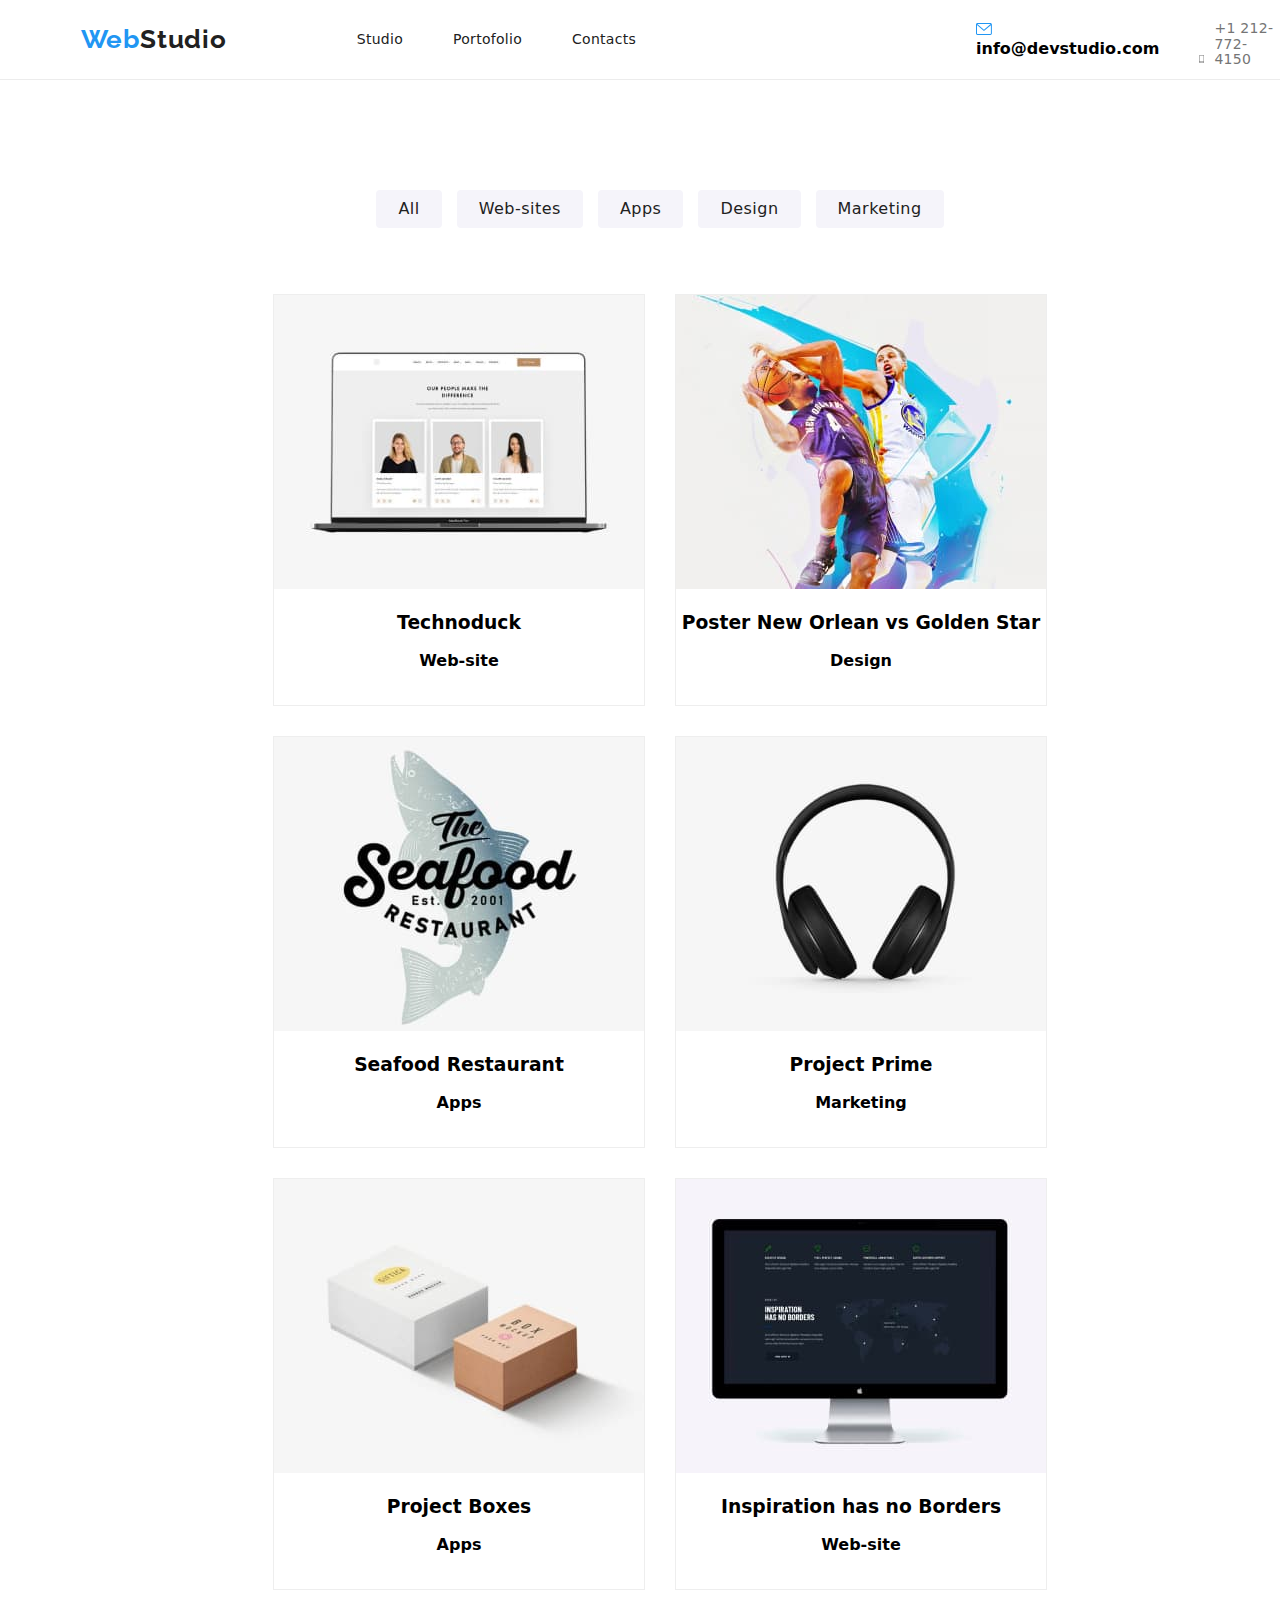
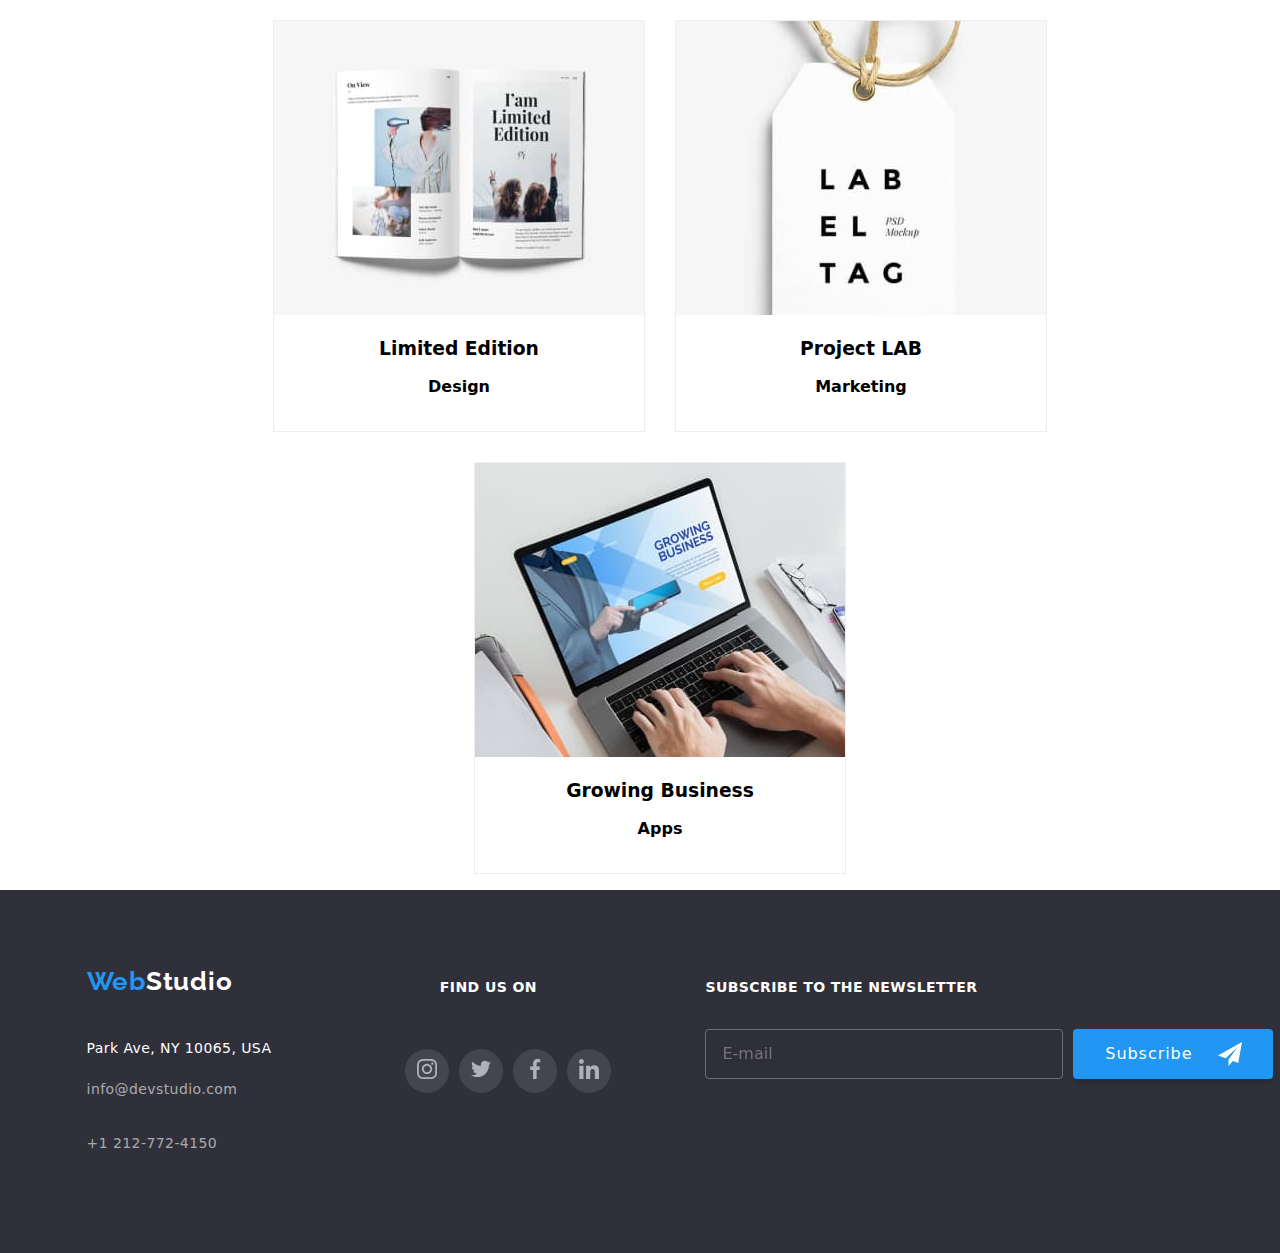
==== portofolio.html @ 78a24955 "update 8" ====
<!DOCTYPE html>
<html lang="en">
  <head>
    <meta charset="UTF-8" />
    <meta http-equiv="X-UA-Compatible" content="IE=edge" />
    <meta name="viewport" content="width=device-width, initial-scale=1.0" />
    <title>Portofolio</title>
    <link rel="stylesheet" href="https://cdnjs.cloudflare.com/ajax/libs/modern-normalize/1.0.0/modern-normalize.min.css"/>
    <link rel="stylesheet" href="./css/reset.css" />
    <link rel="stylesheet" href="./css/main.min.css" />
  </head>

  <body>
    <!--header Section-->

    <header class="container">
      <div class="header__container container">
        <a class="logo logo__style" href="index.html">Web<span class="second__logo">Studio</span></a
        >
        <nav>
          <ul class="header__list unstyled__list">
            <li class="header__item">
              <a class="header__link active" href="index.html">Studio</a>
            </li>
            <li class="header__item">
              <a class="header__link active" href="portofolio.html">Portofolio</a>
            </li>
            <li class="header__item">
              <a class="header__link active" href="contacts.html">Contacts</a>
            </li>
          </ul>
        </nav>
        <div class="header__contact">
          <ul class="contact__list unstyled__list">
            <li class="contact__item">
              <a class="link" href="mailto:info@devstudio.com"></a>
                <svg width="16" height="12">
                  <use href="images/icons-svg.svg#icon-Mail"></use></svg> 
              info@devstudio.com</a>
            </li>
            <li class="contact__item">
              <a class="link" href="tel:+123456789">
                <svg width="10" height="16"><use href="images/icons-svg.svg#icon-smartphone"></use>
                </svg>+1 212-772-4150</a>
            </li>
          </ul>
        </div>
      </div>
    </header>

    <!--Project Category Section-->

    <main class="container">

      <section class="section project__section ">
          <div class="project__tab container">
              <ul class="project__tab--list unstyled__list">
                  <li class="project__tab--item"><button type="button" class="tab__style">All</button></li>
                  <li class="project__tab--item"><button type="button" class="tab__style">Web-sites</button></li>
                  <li class="project__tab--item"><button type="button" class="tab__style">Apps</button></li>
                  <li class="project__tab--item"><button type="button" class="tab__style">Design</button></li>
                  <li class="project__tab--item"><button type="button" class="tab__style">Marketing</button></li>
              </ul>
          </div>

            <!--ProjectTypeSection-->

          <div class="project__card container">
          <ul class="project__card--list unstyled__list">
            <li class="project__card--item">
              <div class="project__image">
                <img
                    src="./images/Technoduck.jpg"
                    alt="Technoduck"
                    width=" 370px"
                    height="294px"
                  />
                  <div class="overlay">
                    <div ><p>Technoduck is a state-of-the-art coronavirus distribution platform. Companies use this platform for digital espionage and attacks on competitors' secure servers.</p>
                  </div>
              </div>
                  <h3 class="project__image--title">Technoduck</h3>
                  <p class="project__image--description">Web-site</p>
            </li>
              

              <li class="project__card--item">
                <div class="project__image">
                  <img
                    src="./images/PosterBasket.jpg"
                    alt="PosterBasket"
                    width=" 370px"
                    height="294px"
                  />
                  <div class="overlay">
                    <div><p>...</p>
                  </div>
                </div>
                <div >
                  <h3 class="project__image--title">Poster New Orlean vs Golden Star</h3>
                  <p class="project__image--description">Design</p>
                </div>  
              </li>

              <li class="project__card--item">
                <div class="project__image">
                  <img
                    src="./images/Seafood.jpg"
                    alt="Seafood"
                    width=" 370px"
                    height="294px"
                  />
                  <div class="overlay">
                    <div><p>...</p>
                  </div>
                </div>
                <h3 class="project__image--title">Seafood Restaurant</h3>
                <p class="project__image--description">Apps</p>
              </li>

              <li class="project__card--item">
                <div class="project__image">
                  <img
                    src="./images/ProjectPrime.jpg"
                    alt="ProjectPrime"
                    width=" 370px"
                    height="294px"
                  />
                  <div class="overlay">
                    <div><p>...</p>
                  </div>
                </div>
                <h3 class="project__image--title">Project Prime</h3>
                <p class="project__image--description">Marketing</p>
              </li>

              <li class="project__card--item">
                <div class="project__image">
                  <img
                    src="./images/ProjectBoxes.jpg"
                    alt="ProjectBoxes"
                    width=" 370px"
                    height="294px"
                  />
                  <div class="overlay">
                    <div><p>...</p>
                  </div>
                </div>
                <h3 class="project__image--title">Project Boxes</h3>
                <p class="project__image--description">Apps</p>
              </li>

              <li class="project__card--item">
                <div class="project__image">
                  <img
                    src="./images/PcWeb.jpg"
                    alt="PcWeb"
                    width=" 370px"
                    height="294px"
                  />
                  <div class="overlay">
                    <div><p>...</p>
                  </div>
                </div>
                <h3 class="project__image--title">Inspiration has no Borders</h3>
                <p class="project__image--description">Web-site</p>
              </li>

              <li class="project__card--item">
                <div class="project__image">
                  <img
                    src="./images/LimitedEdition.jpg"
                    alt="LimitedEdition"
                    width=" 370px"
                    height="294px"
                  />
                  <div class="overlay">
                    <div><p>...</p>
                  </div>
                </div>
                <h3 class="project__image--title">Limited Edition</h3>
                <p class="project__image--description">Design</p>
              </li>

              <li class="project__card--item">
                <div class="project__image">
                  <img
                    src="./images/ProjectLAB.jpg"
                    alt="ProjectLAB"
                    width=" 370px"
                    height="294px"
                  />
                  <div class="overlay">
                    <div><p>...</p>
                  </div>
                </div>
                <h3 class="project__image--title">Project LAB</h3>
                <p class="project__image--description">Marketing</p>
              </li>

              <li class="project__card--item">
                <div class="project__image">
                  <img
                    src="./images/Laptop.jpg"
                    alt="Laptop"
                    width=" 370px"
                    height="294px"
                  />
                  <div class="overlay">
                    <div><p>...</p>
                  </div>
                </div>
                <h3 class="project__image--title">Growing Business</h3>
                <p class="project__image--description">Apps</p>
              </li>
            </ul>
          </div>
      </section>
    </main>

    <!-- Footer Section -->

    <footer class="section footer__section">
      <div class="container">
          <address>
            <ul class="footer__list unstyled__list">
              <li class="footer__item">
                  <div>
                    <ul class="footer__contact unstyled__list">
                      <li><a class="logo logo__style" href="index.html">Web<span class="second__logo">Studio</span></a>
                      <li><p class="adress__line">Park Ave, NY 10065, USA</p></li>
                      <li><p class="contact__method">info@devstudio.com</p></li>
                      <li><p class="contact__method">+1 212-772-4150</p></li>
                    </ul>
                  </div>
              </li>
              <li class="footer__item">
                <div class="footer__media">
                  <h3 class="footer__media--title">Find us on</h3>
                  <ul class="footer__media--list unstyled__list">
                    <li class="footer__media--item"><a href="#">
                      <svg width="20" height="20"><use xlink:href="images/icons-svg.svg#icon-instagram"></use>
                      </svg>
                    </a>
                    </li>
                    <li class="footer__media--item"><a href="#">
                      <svg width="20" height="20"><use xlink:href="images/icons-svg.svg#icon-twitter"></use>
                      </svg>
                    </a>
                    </li>
                    <li class="footer__media--item"><a href="#">
                      <svg width="20" height="20"><use xlink:href="images/icons-svg.svg#icon-Facebook"></use>
                      </svg>
                    </a>
                    </li>
                    <li class="footer__media--item"><a href="#">
                      <svg width="20" height="20"><use xlink:href="images/icons-svg.svg#icon-Linkedin"></use>
                      </svg>
                    </a>
                    </li>
                  </ul>
                </div>
              </li>
              <li class="footer__item">
                <div class="footer__subscribe">
                  <h3 class="footer__subscribe--title"> Subscribe to the newsletter</h3>
                  <form class="footer__subscribe--form" name="subscribe_form" autocomplete="on" novalidate>
                    <input type="email" name="email" placeholder="E-mail"/>
                    <button type="submit">Subscribe <svg width="24" height="24">
                      <use href="images/icons-svg.svg#icon-send"></use></svg>
                    </button>
                  </form>
                </div>
              </li>
            </ul>
          </address>
        </div>
      </div>
    </footer>
  </body>
</html>
---- css/main.min.css ----
/*# sourceMappingURL=main.min.css.map */
@import url("https://fonts.googleapis.com/css2?family=Raleway:wght@700&family=Roboto:wght@400;500;700;900&display=swap");
@import "../css/sass/components/_page-base.scss";
@import "../css/sass/components/_page-index.scss";
@import "../css/sass/components/_page-modal.scss";
@import "../css/sass/components/_page-portofolio.scss";

.container {
  width: 1200px;
}

.container {
  margin: 0 auto;
  width: 100%;
}

.main-section {
  padding: 94px;
}

.link {
  font-weight: 500;
  font-size: 14px;
  line-height: 1.1;
  letter-spacing: 0.02em;
  color: #ffffff;
  text-decoration: none;
  cursor: pointer;
}

.unstyled__list {
  list-style: none;
}

html {
  font-family: "Roboto";
  font-style: normal;
  font-weight: 700;
}

.customers__section {
  font-size: 36px;
  line-height: 1.2;
  text-align: center;
  letter-spacing: 0.03em;
  color: #212121;
  padding-top: 50px;
  padding-bottom: 94px;
  display: flex;
  padding-left: 215px;
  padding-right: 215px;
  align-items: center;
}

.customers__item a:hover {
  border: 2px solid #2196f3;
  background-color: #fff;
  width: 170px;
  height: 95px;
  border-radius: 4%;
  display: flex;
  justify-content: center;
  align-items: center;
  cursor: pointer;
}

.customers__item a {
  transition: color 250ms cubic-bezier(0.4, 0, 0.2, 1);
}

.customers__item svg {
  fill: currentColor;
}
.customers__item {
  border: 2px solid #afb1b8;
  width: 170px;
  height: 95px;
  border-radius: 4px;
  align-items: center;
}

.customers__list {
  display: flex;
  gap: 30px;
  align-items: center;
  justify-content: center;
  margin-left: 215px;
  margin-right: 215px;
}

.team__media--item svg {
  fill: currentColor;
}

.team__media--item a:hover {
  background-color: #2196f3;
  color: #fff;
  width: 44px;
  height: 44px;
  border-radius: 50%;
  display: flex;
  justify-content: center;
  align-items: center;
  cursor: pointer;
}

.team__media--item a {
  color: #afb1b8;
}

.team__media--item {
  width: 44px;
  height: 44px;
  background-color: #fff;
  border-radius: 50%;
  display: flex;
  align-items: center;
  justify-content: center;
}

.team__media {
  display: flex;
  justify-content: center;
  gap: 10px;
}

.team__item .team__details .team__description {
  font-weight: 400;
  font-size: 16px;
  line-height: 1.9;
  letter-spacing: 0.03em;
  color: #757575;
}

.team__list {
  display: flex;
  flex-wrap: wrap;
  gap: 30px;
  justify-content: center;
}

.team__item .team__details .team__name {
  font-size: 18px;
  line-height: 2;
  letter-spacing: 0.06em;
  color: #212121;
}

.team__item .team__details {
  display: flex;
  flex-direction: column;
  gap: 10px;
}

.team__item picture {
  max-width: 100%;
}

.team__item {
  background: #fff;
  box-shadow: 0px 1px 3px rgba(0, 0, 0, 0.12), 0px 1px 1px rgba(0, 0, 0, 0.14),
    0px 2px 1px rgba(0, 0, 0, 0.2);
  border-radius: 0px 0px 4px 4px;
  text-align: center;
  display: flex;
  flex-direction: column;
  gap: 30px;
  padding-bottom: 30px;
}

.team__section {
  background: #f5f4fa;
  padding: 94px;
}

.what__list:nth-child(1) {
  z-index: 1;
}

.what__list:nth-child(2) {
  z-index: 2;
}

.what__list {
  justify-content: center;
  align-items: center;
  font-family: "Roboto";
  font-size: 14px;
  line-height: 1.1;
  letter-spacing: 0.03em;
  text-transform: uppercase;
  color: #fff;
}

.what__list {
  display: flex;
  flex-wrap: wrap;
  gap: 30px;
  justify-content: center;
  padding: 94px;
  margin-left: 215px;
  margin-right: 215px;
}

.what__subtitle,
.team__subtitle,
.customers__subtitle {
  font-size: 36px;
  line-height: 1.2;
  text-align: center;
  letter-spacing: 0.03em;
  color: #212121;
  padding-bottom: 40px;
}

.what__subtitle {
  margin-top: 70px;
}

.what__item {
  gap: 30px;
}

.values__image {
  border-radius: 4px;
  background-color: #f5f4fa;
  height: 120px;
  display: flex;
  justify-content: center;
  align-items: center;
}

.values__item .values__description {
  font-weight: 400;
  font-size: 14px;
  line-height: 1.7;
  letter-spacing: 0.03em;
  color: #757575;
}

.values__item .value_title {
  font-size: 14px;
  line-height: 16px;
  letter-spacing: 0.03em;
  text-transform: uppercase;
  color: #212121;
  padding-bottom: 10px;
}

.flexbox__container {
  display: flex-wrap;
  justify-content: center;
}

.flexbox__item {
  width: 150px;
  margin: 10px;
  border: 2px solid #00000000;
  width: 270px;
  height: 200px;
  left: 215px;
}

.values__list {
  display: flex;
  flex-direction: column;
  gap: 30px;
  padding: 0px 15px;
}

.our__values--list {
  display: flex;
  align-items: center;
  flex-direction: row;
  flex-wrap: wrap;
  justify-content: center;
  text-align: center;
  margin: 20px;
  padding: 20px;
  gap: 30px;
}

.our__values {
  padding-bottom: 94px;
  justify-content: center;
}

.service__button {
  font-size: 16px;
  line-height: 1.9;
  text-align: center;
  letter-spacing: 0.06em;
  color: #fff;
  padding: 0;
  width: 200px;
  height: 50px;
  background: #2196f3;
  cursor: pointer;
  margin-top: 30px;
}

.hero__description {
  font-weight: 900;
  width: 360px;
  height: 84px;
  font-size: 26px;
  line-height: 1.6;
  text-align: center;
  letter-spacing: 0.06em;
  text-transform: uppercase;
  color: #fff;
}

.hero__section {
  background-image: linear-gradient(
      rgba(47, 48, 58, 0.4),
      rgba(47, 48, 58, 0.4)
    ),
    url(../images/hero1.jpg);
}

.hero__item {
  display: flex;
  justify-content: center;
  align-items: center;
}

.hero__section {
  height: 400px;
  display: flex;
  justify-content: center;
  align-items: center;
  background-repeat: no-repeat;
  background-position: center;
  background-size: 100%;
}

.project__card--item .card__description .project__image--description {
  font-weight: 400;
  font-size: 16px;
  line-height: 1.9;
  letter-spacing: 0.03em;
  padding-left: 24px;
  color: #757575;
}

.project__card--item .card__description .project__image--title {
  font-size: 18px;
  line-height: 2;
  letter-spacing: 0.06em;
  padding-left: 24px;
  color: #212121;
}

.project__card--item .card__description {
  padding-top: 20px;
  height: 110px;
  background-color: #fff;
}

.project__card--item .project__image .overlay {
  position: absolute;
  transition: 250ms cubic-bezier(0.4, 0, 0.2, 1);
  opacity: 0.9;
  background-color: #2196f3;
  transform: translateY(0%);
  color: #fff;
  display: flex;
  align-items: center;
  text-align: justify;
  font-weight: 400;
  font-size: 18px;
  line-height: 1.6;
  letter-spacing: 0.03em;
  padding: 0px 24px;
  width: 100%;
  height: 73%;
}

.project__card--item .project__image {
  position: relative;
  overflow: hidden;
}

.project__card--item:hover {
  box-sizing: border-box;
  left: 215px;
  top: 262px;
  background: #fff;
  border: 1px solid #eee;
  box-shadow: 0px 1px 1px rgba(0, 0, 0, 0.12), 0px 4px 4px rgba(0, 0, 0, 0.06),
    1px 4px 6px rgba(0, 0, 0, 0.16);
  cursor: pointer;
}

.project__card--item {
  box-sizing: border-box;
  left: 215px;
  top: 262px;
  background: #fff;
  border: 1px solid #eee;
  overflow: hidden;
}

.project__card--list {
  display: flex;
  flex-wrap: wrap;
  gap: 30px;
  margin-left: 215px;
  margin-right: 215px;
  align-items: center;
  justify-content: center;
}

.tab__style {
  background: #f5f4fa;
  font: #212121;
}

.project__tab--list {
  display: flex;
  justify-content: center;
  gap: 15px;
  padding-bottom: 50px;
  flex-wrap: wrap;
  padding-top: 94px;
}

.project__tab--item .tab__style {
  font-weight: 500;
  font-size: 16px;
  line-height: 1.6;
  text-align: center;
  letter-spacing: 0.03em;
  color: #212121;
  text-decoration: none;
  background: #f5f4fa;
  border-style: hidden;
  border-radius: 4px;
  padding: 6px 22px;
  cursor: pointer;
  transition: background-color, color 250ms cubic-bezier(0.4, 0, 0.2, 1);
}

.project__tab--item .tab__style:hover,
.project__tab--item .tab__style:focus {
  font-weight: 500;
  font-size: 16px;
  line-height: 1.6;
  text-align: center;
  letter-spacing: 0.03em;
  color: #fff;
  background: #2196f3;
  box-shadow: 0px 3px 1px rgba(0, 0, 0, 0.1), 0px 1px 2px rgba(0, 0, 0, 0.08),
    0px 2px 2px rgba(0, 0, 0, 0.12);
  border-radius: 4px;
}

.project__image:hover .overlay {
  top: 0;
  justify-content: center;
}

.project__image {
  position: relative;
  width: 370px;
  height: 410px;
  overflow: hidden;
  text-align: center;
  justify-content: center;
}

.project__image .overlay {
  position: absolute;
  top: 0;
  bottom: 0;
  left: 0;
  right: 0;
  transition: 250ms cubic-bezier(0.4, 0, 0.2, 1);
  opacity: 0.9;
  background: rgba(33, 150, 243, 0.9);
  color: #fff;
  overflow: hidden;
  text-align: center;
  justify-content: center;
  height: 100%;
  width: 100%;
  transition-property: top, right, bottom, left;
  transition-duration: 250ms;
  transition-timing-function: cubic-bezier(0.4, 0, 0.2, 1);
  top: 100%;
}
.overlay p {
  font-weight: 400;
  font-size: 18px;
  line-height: 28px;
  letter-spacing: 0.03em;
  color: #ffffff;
  padding-top: 50px;
  padding-bottom: 94px;
}

.contact__item a:hover,
.contact__item a:focus {
  color: #2196f3;
  text-decoration: none;
  cursor: pointer;
}

.contact__item a {
  color: #757575;
  display: flex;
  gap: 10px;
  align-items: flex-end;
  position: absolute;
}

.contact__item svg {
  fill: currentColor;
}

.contact__list {
  display: flex;
  flex-direction: row;
  gap: 40px;
  cursor: pointer;
}

.header__item .header__link:hover,
.header__item .header__link:focus {
  color: #2196f3;
  cursor: pointer;
}

.header__item .header__link {
  color: #2196f3;
  cursor: pointer;
}

.header__item .header__link {
  font-weight: 500;
  font-size: 14px;
  line-height: 1.1;
  letter-spacing: 0.02em;
  color: #212121;
  text-decoration: none;
  cursor: pointer;
}

.header__item a:hover::after {
  visibility: visible;
  display: flex;
  flex-direction: row;
  position: relative;
  color: #2196f3;
}

.header__item a::after {
  content: "";
  border: 2px solid #2196f3;
  width: 100%;
  position: absolute;
  bottom: -30px;
  border-radius: 2px;
  visibility: hidden;
  left: 0;
}

.header__item {
  padding-right: relative;
}

.header__list {
  display: flex;
  margin-left: 90px;
  margin-right: 90px;
  gap: 50px;
}

.header__container .header__list {
  margin: 0 0 0 auto;
}

.header__contact {
  margin-left: 300px;
}

.header__container .header__list {
  display: flex;
  gap: 50px;
}

.header__container .second__logo {
  color: #212121;
}

.header__container .logo__style {
  font-family: "Raleway";
  font-style: normal;
  font-size: 26px;
  line-height: 1.2;
  letter-spacing: 0.03em;
  color: #2196f3;
  text-decoration: none;
  margin-right: 90px;
}

.header__container {
  display: flex;
  height: 80px;
  align-items: center;
  justify-content: center;
  border-bottom: 1px solid #ececec;
  padding-left: 215px;
  padding-right: 215px;
}

.footer__subscribe {
  display: flex;
  flex-direction: column;
  justify-content: center;
  align-items: center;
  margin-right: 215px;
}

.footer__subscribe--title {
  font-size: 14px;
  line-height: 1.1;
  letter-spacing: 0.03em;
  text-transform: uppercase;
  color: #fff;
  font-style: normal;
  padding-bottom: 20px;
}

.footer__subscribe--form {
  display: flex;
  flex-direction: row;
  align-items: center;
}

.footer__subscribe--form input {
  background: rgba(0, 0, 0, 0);
  border: 1px solid rgba(255, 255, 255, 0.3);
  filter: drop-shadow(0px 4px 4px rgba(0, 0, 0, 0.15));
  border-radius: 4px;
  width: 358px;
  height: 50px;
  padding-left: 16px;
  outline: none;
  cursor: pointer;
}

.footer__subscribe--form button {
  width: 200px;
  height: 50px;
  background: #2196f3;
  box-shadow: 0px 4px 4px rgba(0, 0, 0, 0.15);
  border-radius: 4px;
  font-size: 16px;
  line-height: 1.9;
  display: inline-flex;
  justify-content: center;
  align-items: center;
  text-align: center;
  gap: 25px;
  letter-spacing: 0.06em;
  color: #fff;
  cursor: pointer;
  border: none;
  margin-top: 20px;
}

.footer__subscribe--form svg {
  fill: currentColor;
  color: #fff;
}

.footer__subscribe {
  justify-content: flex-start;
  align-items: flex-start;
}

.footer__subscribe--form {
  flex-direction: row;
  gap: 10px;
}

.footer__subscribe--form button {
  margin-top: 0px;
}

.footer__list {
  display: flex;
  flex-wrap: wrap;
  justify-content: center;
  gap: 94px;
  width: 100%;
  margin-left: 215px;
  margin-right: 215px;
}

.footer__media--title {
  color: #fff;
  font-size: 20px;
}

.footer__media--item svg {
  fill: currentColor;
}

.footer__media--item a:hover {
  color: #fff;
  background-color: #2196f3;
  width: 44px;
  height: 44px;
  border-radius: 50%;
  display: flex;
  justify-content: center;
  align-items: center;
  cursor: pointer;
}

.footer__media--item a {
  color: #fff;
  transition: background-color 250ms cubic-bezier(0.4, 0, 0.2, 1);
}

.footer__media--item {
  width: 44px;
  height: 44px;
  background: rgba(255, 255, 255, 0.1);
  border-radius: 50%;
  display: flex;
  align-items: center;
  justify-content: center;
  margin-top: 20px;
}

.footer__media--list {
  display: flex;
  gap: 10px;
}

.footer__media--title {
  font-size: 14px;
  line-height: 1.1;
  letter-spacing: 0.03em;
  text-transform: uppercase;
  color: #fff;
  font-style: normal;
  padding-bottom: 20px;
}

.footer__media {
  display: flex;
  flex-direction: column;
  align-items: center;
}

.footer__item .footer__contact .contact__method {
  font-weight: 400;
  font-size: 14px;
  line-height: 1.1;
  letter-spacing: 0.03em;
  color: #ffffff99;
  font-style: normal;
  text-decoration: none;
  cursor: pointer;
  padding-bottom: 12px;
  padding-top: 12px;
}

.footer__item .footer__contact .adress__line {
  font-weight: 400;
  font-size: 14px;
  line-height: 1.1;
  letter-spacing: 0.03em;
  color: #fff;
  font-style: normal;
  padding-top: 30px;
}

.footer__item .footer__contact .second__logo {
  color: #fff;
}

.footer__item .footer__contact .logo__style {
  font-family: "Raleway";
  font-style: normal;
  font-size: 26px;
  line-height: 1.2;
  letter-spacing: 0.03em;
  color: #2196f3;
  text-decoration: none;
}
.footer__item .footer__contact {
  display: flexbox;
  flex-direction: column;
  align-items: center;
  margin-left: -215px;
}

.footer__item {
  display: flex;
}

.footer__section {
  background: #2f303a;
  padding: 60px 0px;
  align-items: flex-start;
  width: 100%;
}

/* Modal */

.modal {
  background: rgba(0, 0, 0, 0.2);
  position: fixed;
  top: 0;
  bottom: 0;
  left: 0;
  right: 0;
  background: rgba(25, 28, 38, 0.2);
  width: 100vw;
  height: 100vh;
  display: flex;
  justify-content: center;
  align-items: center;
  transition: opacity 250ms cubic-bezier(0.4, 0, 0.2, 1),
    visibility 250ms cubic-bezier(0.4, 0, 0.2, 1);
}
.modal .modal__content {
  position: absolute;
  max-width: 450px;
  max-height: 610px;
  padding: 16px;
  background: #fff;
  box-shadow: 0px 1px 3px rgba(0, 0, 0, 0.12), 0px 1px 1px rgba(0, 0, 0, 0.14),
    0px 2px 1px rgba(0, 0, 0, 0.2);
  border-radius: 4px;
}
.modal .modal__content svg {
  fill: currentColor;
}

.modal .modal__content h3 {
  font-size: 18px;
  line-height: 1.1;
  text-align: center;
  letter-spacing: 0.01em;
  color: #212121;
  margin-bottom: 12px;
}

.modal .modal__content .close__button {
  position: absolute;
  right: 0px;
  width: 28px;
  height: 28px;
  display: flex;
  justify-content: center;
  align-items: center;
  text-align: center;
  margin-top: -15px;
  margin-right: 4px;
  background: #fff;
  border: 2px solid rgba(0, 0, 0, 0.1);
  border-radius: 50%;
  padding: 9px;
  cursor: pointer;
}

.modal .modal__content .close__button:hover,
.modal .modal__content .close__button:focus {
  color: #2196f3;
}

.is-hidden {
  visibility: hidden;
  opacity: 0;
}

.modal__form {
  display: flex;
  flex-direction: column;
  gap: 10px;
}

.modal__form .modal__form--item {
  display: flex;
  flex-direction: column;
  gap: 4px;
  font-weight: 400;
  font-size: 12px;
  line-height: 1.1;
  letter-spacing: 0.01em;
  color: #757575;
  position: relative;
}

.modal__form .modal__form--item svg {
  fill: currentColor;
  color: #212121;
  position: absolute;
  top: 31px;
  left: 15px;
}

.modal__form .modal__form--item input {
  padding-left: 42px;
  display: flex;
  flex-direction: column;
  gap: 4px;
  height: 40px;
  border: 1px solid rgba(33, 33, 33, 0.2);
  border-radius: 4px;
  outline: none;
}

.modal__form .modal__form--item input:focus {
  border: 1px solid #2196f3;
  transition: border-color 250ms cubic-bezier(0.4, 0, 0.2, 1);
  fill: #2196f3;
}

.modal__form .modal__form--item input:focus + #symbol {
  transition: color 250ms cubic-bezier(0.4, 0, 0.2, 1);
  fill: #2196f3;
}

.modal__form .modal__form--item textarea {
  resize: none;
  height: 120px;
  padding: 15px 0px 0px 15px;
  display: flex;
  flex-direction: column;
  gap: 4px;
  border: 1px solid rgba(33, 33, 33, 0.2);
  border-radius: 4px;
  outline: none;
}

.modal__form .modal__form--item textarea:focus {
  border: 1px solid #2196f3;
  transition: border-color 250ms cubic-bezier(0.4, 0, 0.2, 1);
  fill: #2196f3;
}

.modal__form .terms {
  display: flex;
  flex-direction: row;
  justify-content: center;
  align-items: center;
  gap: 8px;
  font-weight: 400;
  font-size: 12px;
  line-height: 1.1;
  letter-spacing: 0.03em;
  color: #757575;
}

.modal__form .terms .terms__links {
  font-weight: 400;
  font-size: 12px;
  line-height: 1.1;
  letter-spacing: 0.03em;
  color: #2196f3;
}

.modal__form .terms .replace__checkbox {
  width: 16px;
  height: 15px;
  border: 2px solid #000;
  border-radius: 2px;
  position: relative;
  display: flex;
  justify-content: center;
  align-items: center;
}

.modal__form .terms svg {
  width: 16px;
  height: 15px;
  position: absolute;
  fill: #fff;
  opacity: 0;
}

.modal__form input[type="checkbox"] {
  display: none;
}

.modal__form input[type="checkbox"]:checked + .replace__checkbox {
  background: #2196f3;
  border-color: #2196f3;
}

.modal__form input[type="checkbox"]:checked + .replace__checkbox svg {
  opacity: 1;
}

.send__button {
  width: 200px;
  height: 50px;
  background: #2196f3;
  box-shadow: 0px 4px 4px rgba(0, 0, 0, 0.15);
  border-radius: 4px;
  border-color: rgba(0, 0, 0, 0);
  color: #fff;
  margin: 0 auto;
  cursor: pointer;
}

.modal .modal__content {
  max-width: 528px;
  max-height: 581px;
}

.modal__form .terms {
  font-size: 14px;
  line-height: 1.7;
}
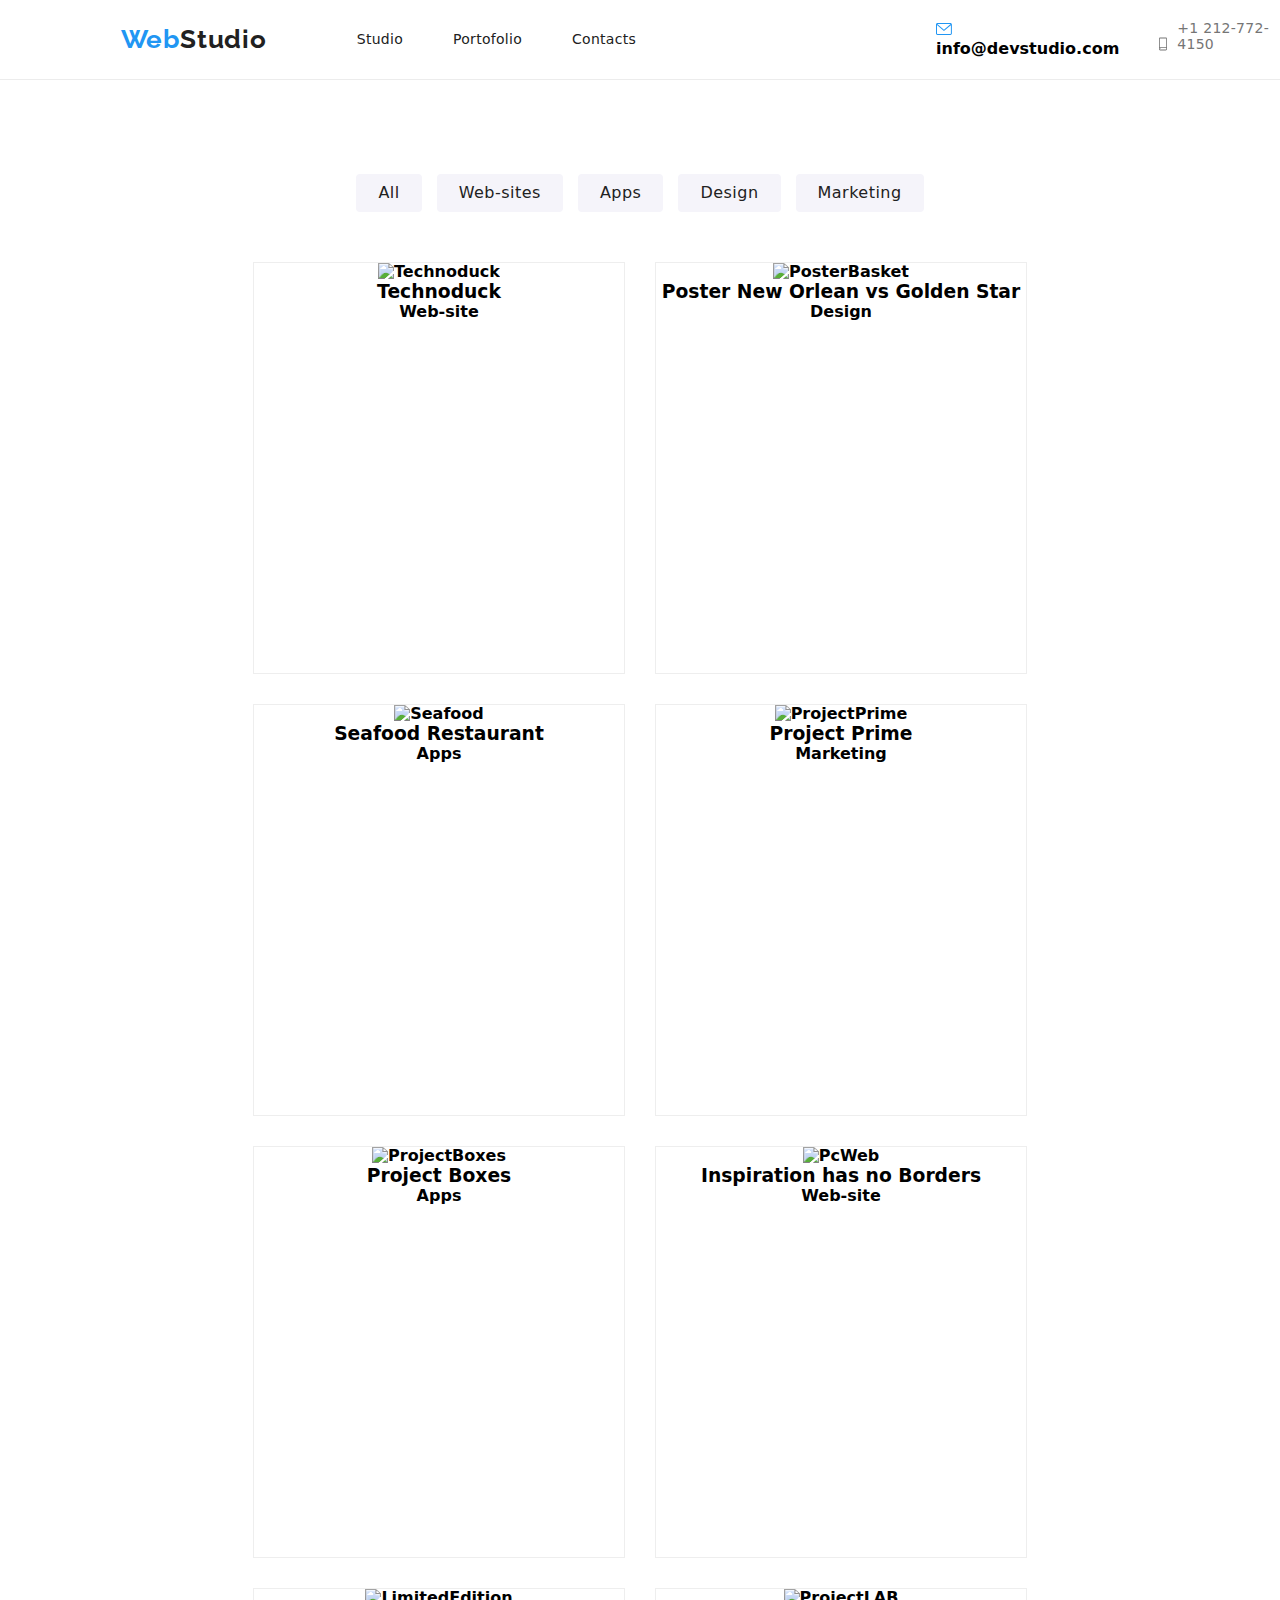
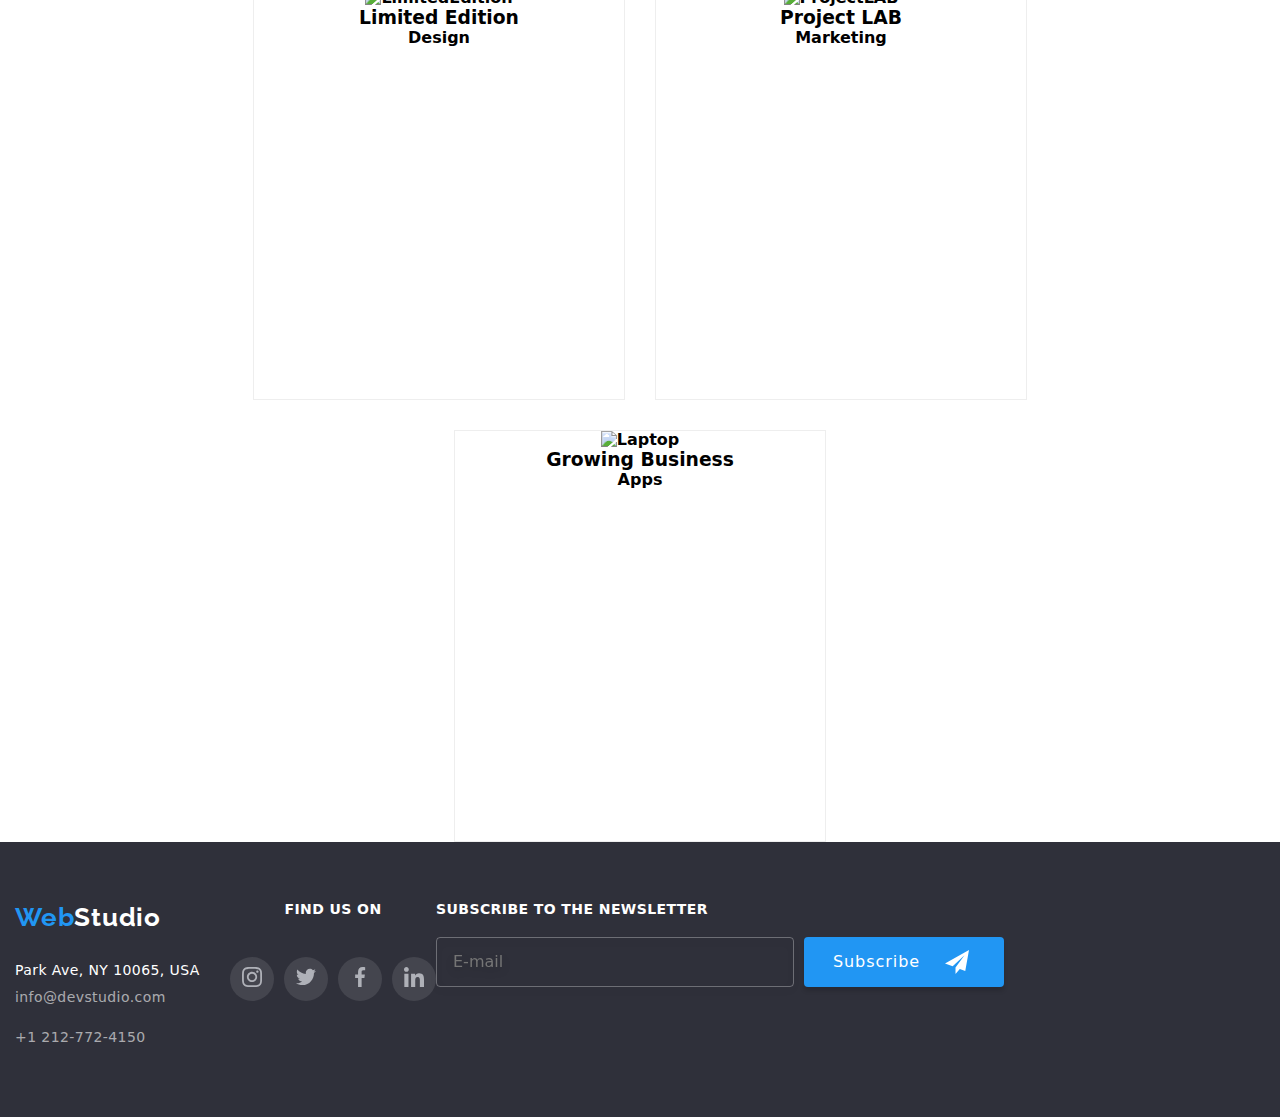
==== commit e25dcca5: "update 8.3" ====
--- a/portofolio.html
+++ b/portofolio.html
@@ -45,12 +45,85 @@
             </li>
           </ul>
         </div>
+        <button class="menu-toggle js-open-menu" aria-expanded="false" aria-controls="mobile-menu">
+          <svg
+             width="24"
+             height="24"
+             fill="currentColor"
+             viewBox="0 0 20 20"
+             xmlns="http://www.w3.org/2000/svg"                    >
+             <path fill-rule="evenodd"
+              d="M3 5a1 1 0 011-1h12a1 1 0 110 2H4a1 1 0 01-1-1zM3 10a1 1 0 011-1h12a1 1 0 110 2H4a1 1 0 01-1-1zM3 15a1 1 0 011-1h12a1 1 0 110 2H4a1 1 0 01-1-1z"
+              clip-rule="evenodd"
+              ></path>
+          </svg>
+        </button>
       </div>
     </header>
 
     <!--Project Category Section-->
 
     <main class="container">
+     
+    <!--Hidden menu-->
+
+      <div class="menu-container js-menu-container" id="mobile-menu">
+          <button class="menu-toggle js-close-menu">
+                  <svg
+                    fill="currentColor"
+                    viewBox="0 0 20 20"
+                    xmlns="http://www.w3.org/2000/svg"
+                    width="24"
+                    height="24"
+                  >
+                    <path
+                      fill-rule="evenodd"
+                      d="M4.293 4.293a1 1 0 011.414 0L10 8.586l4.293-4.293a1 1 0 111.414 1.414L11.414 10l4.293 4.293a1 1 0 01-1.414 1.414L10 11.414l-4.293 4.293a1 1 0 01-1.414-1.414L8.586 10 4.293 5.707a1 1 0 010-1.414z"
+                      clip-rule="evenodd"
+                    ></path>
+                  </svg>
+            </button>
+              <div class="mobile-menu">
+                <nav>
+                  <ul class="mobile-menu__nav unstyled-list">
+                    <li class="contact__item">
+                      <a class="link" href="index.html">Studio</a></li>
+                    <li class="contact__item">
+                      <a class="link" href="portofolio.html">Portofolio</a></li>
+                    <li class="contact__item">
+                      <a class="link" href="contacts.html">Contacts</a></li>
+                    </ul>
+                </nav>
+              <div>
+                  <ul class="mobile-menu__contacts unstyled-list">
+                     <li class="contact__item">
+                        <a class="link" href="tel:+123456789">+1 212-772-4150</a>
+                     </li>
+                     <li class="contact__item">
+                        <a class="link" href="mailto:info@devstudio.com">info@devstudio.com</a>
+                     </li>
+                  </ul>
+              </div>
+                  <ul class="mobile-menu__social unstyled-list">
+                    <li><a href=""></a>Instagram</li>
+                    <li><svg width="1" height="22">
+                        <use href="images/icons-svg.svg#icon-line-1"></use>
+                        </svg></li>
+                    <li><a href=""></a>Twitter</li>
+                    <li><svg width="1" height="22">
+                        <use href="images/icons-svg.svg#icon-line-1"></use>
+                        </svg></li>
+                    <li><a href=""></a>Facebook</li>
+                    <li><svg width="1" height="22">
+                        <use href="images/icons-svg.svg#icon-line-1"></use>
+                        </svg></li>
+                    <li><a href=""></a>Linkedin</li>
+                    <li><svg width="1" height="22">
+                        <use href="images/icons-svg.svg#icon-line-1"></use>
+                        </svg></li>
+                  </ul>
+              </div>              
+            </div>
 
       <section class="section project__section ">
           <div class="project__tab container">
@@ -69,12 +142,23 @@
           <ul class="project__card--list unstyled__list">
             <li class="project__card--item">
               <div class="project__image">
-                <img
-                    src="./images/Technoduck.jpg"
-                    alt="Technoduck"
-                    width=" 370px"
-                    height="294px"
-                  />
+                <picture>
+                  <source
+                    media="screen and (max-width: 767px)"
+                    srcset="images/portofolio/technoduck/technoduck-m.jpg 1x,images/portofolio/technoduck/technoduck-m@2x.jpg 2x"/>
+                  <source
+                    media="screen and (min-width: 768px) and (max-width: 1199px)"
+                    srcset="images/portofolio/technoduck/technoduck-t.jpg 1x,images/portofolio/technoduck/technoduck-t@2x.jpg 2x"/>
+                  <source
+                     media="screen and (min-width: 1200px)"
+                     srcset="images/portofolio/technoduck/technoduck-D.jpg 1x,images/portofolio/technoduck/technoduck-D@2x.jpg 2x"/>
+                  <img
+                      src="./images/Technoduck.jpg"
+                      alt="Technoduck"
+                      width=" 370px"
+                      height="294px"
+                    />
+                </picture>  
                   <div class="overlay">
                     <div ><p>Technoduck is a state-of-the-art coronavirus distribution platform. Companies use this platform for digital espionage and attacks on competitors' secure servers.</p>
                   </div>
@@ -86,12 +170,23 @@
 
               <li class="project__card--item">
                 <div class="project__image">
-                  <img
-                    src="./images/PosterBasket.jpg"
-                    alt="PosterBasket"
-                    width=" 370px"
-                    height="294px"
-                  />
+                  <picture>
+                    <source
+                    media="screen and (max-width: 767px)"
+                    srcset="images/portofolio/poster/poster-m.jpg 1x,images/portofolio/poster/poster-m@2x.jpg 2x"/>
+                    <source
+                      media="screen and (min-width: 768px) and (max-width: 1199px)"
+                      srcset="images/portofolio/poster/poster-t.jpg 1x,images/portofolio/poster/poster-t@2x.jpg 2x"/>
+                    <source
+                      media="screen and (min-width: 1200px)"
+                      srcset="images/portofolio/poster/poster-D.jpg 1x,images/portofolio/poster/poster-D@2x.jpg 2x"/>
+                    <img
+                      src="./images/PosterBasket.jpg"
+                      alt="PosterBasket"
+                      width=" 370px"
+                      height="294px"
+                    />
+                  </picture>
                   <div class="overlay">
                     <div><p>...</p>
                   </div>
@@ -104,12 +199,23 @@
 
               <li class="project__card--item">
                 <div class="project__image">
-                  <img
-                    src="./images/Seafood.jpg"
-                    alt="Seafood"
-                    width=" 370px"
-                    height="294px"
-                  />
+                  <picture>
+                    <source
+                    media="screen and (max-width: 767px)"
+                    srcset="images/portofolio/seafood/seafood-m.jpg 1x,images/portofolio/seafood/seafood-m@2x.jpg 2x"/>
+                    <source
+                      media="screen and (min-width: 768px) and (max-width: 1199px)"
+                      srcset="images/portofolio/seafood/seafood-t.jpg 1x,images/portofolio/seafood/seafood-t@2x.jpg 2x"/>
+                    <source
+                      media="screen and (min-width: 1200px)"
+                      srcset="images/portofolio/seafood/seafood-D.jpg 1x,images/portofolio/seafood/seafood-D@2x.jpg 2x"/>
+                    <img
+                      src="./images/Seafood.jpg"
+                      alt="Seafood"
+                      width=" 370px"
+                      height="294px"
+                    />
+                  </picture>
                   <div class="overlay">
                     <div><p>...</p>
                   </div>
@@ -120,12 +226,23 @@
 
               <li class="project__card--item">
                 <div class="project__image">
-                  <img
-                    src="./images/ProjectPrime.jpg"
-                    alt="ProjectPrime"
-                    width=" 370px"
-                    height="294px"
-                  />
+                  <picture>
+                    <source
+                    media="screen and (max-width: 767px)"
+                    srcset="images/portofolio/prime/prime-m.jpg 1x,images/portofolio/prime/prime-m@2x.jpg 2x"/>
+                    <source
+                      media="screen and (min-width: 768px) and (max-width: 1199px)"
+                      srcset="images/portofolio/prime/prime-t.jpg 1x,images/portofolio/prime/prime-t@2x.jpg 2x"/>
+                    <source
+                      media="screen and (min-width: 1200px)"
+                      srcset="images/portofolio/prime/prime-D.jpg 1x,images/portofolio/prime/prime-D@2x.jpg 2x"/>
+                    <img
+                      src="./images/ProjectPrime.jpg"
+                      alt="ProjectPrime"
+                      width=" 370px"
+                      height="294px"
+                    />
+                  </picture>  
                   <div class="overlay">
                     <div><p>...</p>
                   </div>
@@ -136,12 +253,23 @@
 
               <li class="project__card--item">
                 <div class="project__image">
-                  <img
-                    src="./images/ProjectBoxes.jpg"
-                    alt="ProjectBoxes"
-                    width=" 370px"
-                    height="294px"
-                  />
+                  <picture>
+                    <source
+                    media="screen and (max-width: 767px)"
+                    srcset="images/portofolio/boxes/boxes-m.jpg 1x,images/portofolio/boxes/boxes-m@2x.jpg 2x"/>
+                    <source
+                      media="screen and (min-width: 768px) and (max-width: 1199px)"
+                      srcset="images/portofolio/boxes/boxes-t.jpg 1x,images/portofolio/boxes/boxes-t@2x.jpg 2x"/>
+                    <source
+                      media="screen and (min-width: 1200px)"
+                      srcset="images/portofolio/boxes/boxes-D.jpg 1x,images/portofolio/boxes/boxes-D@2x.jpg 2x"/>
+                    <img
+                      src="./images/ProjectBoxes.jpg"
+                      alt="ProjectBoxes"
+                      width=" 370px"
+                      height="294px"
+                    />
+                  </picture>  
                   <div class="overlay">
                     <div><p>...</p>
                   </div>
@@ -152,12 +280,23 @@
 
               <li class="project__card--item">
                 <div class="project__image">
-                  <img
-                    src="./images/PcWeb.jpg"
-                    alt="PcWeb"
-                    width=" 370px"
-                    height="294px"
-                  />
+                  <picture>
+                    <source
+                    media="screen and (max-width: 767px)"
+                    srcset="images/portofolio/inspiration/inspiration-m.jpg 1x,images/portofolio/inspiration/inspiration-m@2x.jpg 2x"/>
+                    <source
+                      media="screen and (min-width: 768px) and (max-width: 1199px)"
+                      srcset="images/portofolio/inspiration/inspiration-t.jpg 1x,images/portofolio/inspiration/inspiration-t@2x.jpg 2x"/>
+                    <source
+                      media="screen and (min-width: 1200px)"
+                      srcset="images/portofolio/inspiration/inspiration-D.jpg 1x,images/portofolio/inspiration/inspiration-D@2x.jpg 2x"/>
+                    <img
+                      src="./images/PcWeb.jpg"
+                      alt="PcWeb"
+                      width=" 370px"
+                      height="294px"
+                    />
+                  </picture>  
                   <div class="overlay">
                     <div><p>...</p>
                   </div>
@@ -168,12 +307,23 @@
 
               <li class="project__card--item">
                 <div class="project__image">
-                  <img
-                    src="./images/LimitedEdition.jpg"
-                    alt="LimitedEdition"
-                    width=" 370px"
-                    height="294px"
-                  />
+                  <picture>
+                    <source
+                      media="screen and (max-width: 767px)"
+                      srcset="images/portofolio/limited/limited-m.jpg 1x,images/portofolio/limited/limited-m@2x.jpg 2x"/>
+                    <source
+                      media="screen and (min-width: 768px) and (max-width: 1199px)"
+                      srcset="images/portofolio/limited/limited-t.jpg 1x,images/portofolio/limited/limited-t@2x.jpg 2x"/>
+                    <source
+                      media="screen and (min-width: 1200px)"
+                      srcset="images/portofolio/limited/limited-D.jpg 1x,images/portofolio/limited/limited-D@2x.jpg 2x"/>
+                    <img
+                      src="./images/LimitedEdition.jpg"
+                      alt="LimitedEdition"
+                      width=" 370px"
+                      height="294px"
+                    />
+                  </picture>  
                   <div class="overlay">
                     <div><p>...</p>
                   </div>
@@ -184,12 +334,23 @@
 
               <li class="project__card--item">
                 <div class="project__image">
-                  <img
-                    src="./images/ProjectLAB.jpg"
-                    alt="ProjectLAB"
-                    width=" 370px"
-                    height="294px"
-                  />
+                  <picture>
+                    <source
+                      media="screen and (max-width: 767px)"
+                      srcset="images/portofolio/lab/lab-m.jpg 1x,images/portofolio/lab/lab-m@2x.jpg 2x"/>
+                    <source
+                      media="screen and (min-width: 768px) and (max-width: 1199px)"
+                      srcset="images/portofolio/lab/lab-t.jpg 1x,images/portofolio/lab/lab-t@2x.jpg 2x"/>
+                    <source
+                      media="screen and (min-width: 1200px)"
+                      srcset="images/portofolio/lab/lab-D.jpg 1x,images/portofolio/lab/lab-D@2x.jpg 2x"/>
+                    <img
+                      src="./images/ProjectLAB.jpg"
+                      alt="ProjectLAB"
+                      width=" 370px"
+                      height="294px"
+                    />
+                  </picture>  
                   <div class="overlay">
                     <div><p>...</p>
                   </div>
@@ -200,12 +361,23 @@
 
               <li class="project__card--item">
                 <div class="project__image">
-                  <img
-                    src="./images/Laptop.jpg"
-                    alt="Laptop"
-                    width=" 370px"
-                    height="294px"
-                  />
+                  <picture>
+                    <source
+                      media="screen and (max-width: 767px)"
+                      srcset="images/portofolio/growing/growing-m.jpg 1x,images/portofolio/growing/growing-m@2x.jpg 2x"/>
+                    <source
+                      media="screen and (min-width: 768px) and (max-width: 1199px)"
+                      srcset="images/portofolio/growing/growing-t.jpg 1x,images/portofolio/growing/growing-t@2x.jpg 2x"/>
+                    <source
+                      media="screen and (min-width: 1200px)"
+                      srcset="images/portofolio/growing/growing-D.jpg 1x,images/portofolio/growing/growing-D@2x.jpg 2x"/>
+                    <img
+                      src="./images/Laptop.jpg"
+                      alt="Laptop"
+                      width=" 370px"
+                      height="294px"
+                    />
+                  </picture>  
                   <div class="overlay">
                     <div><p>...</p>
                   </div>
@@ -277,5 +449,12 @@
         </div>
       </div>
     </footer>
+    <script
+            defer
+            src="https://cdnjs.cloudflare.com/ajax/libs/body-scroll-lock/3.1.5/bodyScrollLock.min.js"
+            integrity="sha512-HowizSDbQl7UPEAsPnvJHlQsnBmU2YMrv7KkTBulTLEGz9chfBoWYyZJL+MUO6p/yBuuMO/8jI7O29YRZ2uBlA=="
+            crossorigin="anonymous"
+        ></script>
+        <script src="./css/mobile/mobile.js"></script>
   </body>
 </html>
--- a/css/main.min.css
+++ b/css/main.min.css
@@ -4,9 +4,18 @@
 @import "../css/sass/components/_page-index.scss";
 @import "../css/sass/components/_page-modal.scss";
 @import "../css/sass/components/_page-portofolio.scss";
-
-.container {
-  width: 1200px;
+@import "../css/sass/components/_page-mobile.scss";
+
+@media screen and (min-width: 1200px) {
+  .container {
+    width: 1200px;
+  }
+}
+
+@media screen and (min-width: 768px) {
+  .container {
+    width: 768px;
+  }
 }
 
 .container {
@@ -16,6 +25,19 @@
 
 .main-section {
   padding: 94px;
+}
+
+* {
+  -webkit-margin-before: 0px;
+  margin-block-start: 0px;
+  -webkit-margin-after: 0px;
+  margin-block-end: 0px;
+  -webkit-margin-start: 0px;
+  margin-inline-start: 0px;
+  -webkit-margin-end: 0px;
+  margin-inline-end: 0px;
+  -webkit-padding-start: 0px;
+  padding-inline-start: 0px;
 }
 
 .link {
@@ -38,6 +60,124 @@
   font-weight: 700;
 }
 
+.menu {
+  display: flex;
+  padding: 0;
+  margin: 0;
+  list-style: none;
+}
+
+@media (max-width: 767px) {
+  .menu {
+    display: none;
+  }
+}
+
+.menu .link {
+  text-decoration: none;
+}
+
+.menu .link:hover,
+.menu .link:focus {
+  text-decoration: none;
+}
+
+.menu-toggle {
+  min-height: 40px;
+  min-width: 40px;
+  display: flex;
+  align-items: center;
+  justify-content: center;
+  margin: 0 0 0 auto;
+  padding: 0;
+  background-color: rgba(0, 0, 0, 0);
+  cursor: pointer;
+  border: none;
+  border-radius: 50%;
+  outline: none;
+}
+
+@media (min-width: 768px) {
+  .menu-toggle {
+    display: none;
+  }
+}
+
+.menu-toggle:hover,
+.menu-toggle:focus {
+  color: #2196f3;
+}
+
+.menu-toggle:hover svg,
+.menu-toggle:focus svg {
+  color: #2196f3;
+}
+
+.menu-container {
+  position: fixed;
+  top: 0;
+  left: 0;
+  width: 100vw;
+  height: 100vh;
+  padding: 32px;
+  background-color: #fff;
+  z-index: 999;
+  transform: translateX(100%);
+  transition: transform 250ms ease-in-out;
+}
+
+.menu-container.is-open {
+  transform: translateX(0);
+}
+
+.menu-container .menu-toggle {
+  position: absolute;
+  top: 16px;
+  right: 16px;
+  color: #212121;
+}
+
+.mobile-menu {
+  display: flex;
+  flex-direction: column;
+}
+
+.mobile-menu__nav,
+.mobile-menu__contacts {
+  display: flex;
+  flex-direction: column;
+  gap: 32px;
+}
+
+.mobile-menu__contacts {
+  padding-top: 306px;
+}
+
+.mobile-menu a {
+  font-size: 40px;
+  line-height: 1.2;
+}
+
+.mobile-menu__social {
+  display: flex;
+  flex-direction: row;
+  gap: 10px;
+  color: #2196f3;
+  font-size: 18px;
+  line-height: 1.2;
+  padding-top: 64px;
+  position: relative;
+}
+
+.mobile-menu__social svg {
+  width: 22px;
+  height: 0px;
+  border: 1px solid rgba(33, 33, 33, 0.2);
+  transform: rotate(90deg);
+  position: relative;
+  top: 18px;
+}
+
 .customers__section {
   font-size: 36px;
   line-height: 1.2;
@@ -173,6 +313,12 @@
   padding: 94px;
 }
 
+@media screen and (max-width: 1199px) {
+  .what__section {
+    display: none;
+  }
+}
+
 .what__list:nth-child(1) {
   z-index: 1;
 }
@@ -219,6 +365,18 @@
 
 .what__item {
   gap: 30px;
+}
+
+@media screen and (min-width: 768px) {
+  .values__item {
+    flex-basis: calc((100% - 60px) / 2);
+  }
+}
+
+@media screen and (min-width: 1200px) {
+  .values__item {
+    flex-basis: calc((100% - 90px) / 4);
+  }
 }
 
 .values__image {
@@ -283,6 +441,15 @@
 .our__values {
   padding-bottom: 94px;
   justify-content: center;
+}
+
+@media screen and (min-width: 1200px) {
+  .hero__description {
+    font-size: 44px;
+    line-height: 1.4;
+    width: 696px;
+    height: 120px;
+  }
 }
 
 .service__button {
@@ -311,6 +478,75 @@
   color: #fff;
 }
 
+@media screen and (min-width: 480px) {
+  .hero-section {
+    background-image: linear-gradient(
+        rgba(47, 48, 58, 0.4),
+        rgba(47, 48, 58, 0.4)
+      ),
+      url(../images/Hero-img/Hero-img-m.jpg);
+  }
+}
+
+@media screen and (min-width: 768px) {
+  .hero-section {
+    background-image: linear-gradient(
+        rgba(47, 48, 58, 0.4),
+        rgba(47, 48, 58, 0.4)
+      ),
+      url(../images/Hero-img/Hero-img-t.jpg);
+  }
+}
+
+@media screen and (min-width: 1200px) {
+  .hero-section {
+    background-image: linear-gradient(
+        rgba(47, 48, 58, 0.4),
+        rgba(47, 48, 58, 0.4)
+      ),
+      url(../images/Hero-img/Hero-img-D.jpg);
+  }
+}
+
+@media screen and (min-device-pixel-ratio: 2),
+  screen and (-webkit-min-device-pixel-ratio: 2),
+  screen and (min-resolution: 192dpi),
+  screen and (min-resolution: 2dppx) {
+  .hero-section {
+    background-image: linear-gradient(
+        rgba(47, 48, 58, 0.4),
+        rgba(47, 48, 58, 0.4)
+      ),
+      url(../images/Hero-img/Hero-img-m@2x.jpg);
+  }
+}
+
+@media screen and (min-width: 768px) and (min-device-pixel-ratio: 2),
+  screen and (min-width: 768px) and (-webkit-min-device-pixel-ratio: 2),
+  screen and (min-width: 768px) and (min-resolution: 192dpi),
+  screen and (min-width: 768px) and (min-resolution: 2dppx) {
+  .hero-section {
+    background-image: linear-gradient(
+        rgba(47, 48, 58, 0.4),
+        rgba(47, 48, 58, 0.4)
+      ),
+      url(../images/Hero-img/Hero-img-t@2x.jpg);
+  }
+}
+
+@media screen and (min-width: 1200px) and (min-device-pixel-ratio: 2),
+  screen and (min-width: 1200px) and (-webkit-min-device-pixel-ratio: 2),
+  screen and (min-width: 1200px) and (min-resolution: 192dpi),
+  screen and (min-width: 1200px) and (min-resolution: 2dppx) {
+  .hero-section {
+    background-image: linear-gradient(
+        rgba(47, 48, 58, 0.4),
+        rgba(47, 48, 58, 0.4)
+      ),
+      url(../images/Hero-img/Hero-img-D@2x.jpg);
+  }
+}
+
 .hero__section {
   background-image: linear-gradient(
       rgba(47, 48, 58, 0.4),
@@ -519,6 +755,14 @@
   fill: currentColor;
 }
 
+@media screen and (min-width: 1200px) {
+  .contact__list {
+    display: flex;
+    flex-direction: row;
+    gap: 40px;
+  }
+}
+
 .contact__list {
   display: flex;
   flex-direction: row;
@@ -581,6 +825,12 @@
   margin: 0 0 0 auto;
 }
 
+@media screen and (max-width: 768px) {
+  .header__contact {
+    display: none;
+  }
+}
+
 .header__contact {
   margin-left: 300px;
 }
@@ -705,6 +955,13 @@
   font-size: 20px;
 }
 
+@media screen and (min-width: 1200px) {
+  .footer__list {
+    justify-content: flex-start;
+    gap: 0px;
+    padding-left: 15px;
+  }
+}
 .footer__media--item svg {
   fill: currentColor;
 }
@@ -813,6 +1070,13 @@
 }
 
 /* Modal */
+
+@media screen and (min-width: 1200px) {
+  .modal .modal__content {
+    max-width: 528px;
+    max-height: 581px;
+  }
+}
 
 .modal {
   background: rgba(0, 0, 0, 0.2);
